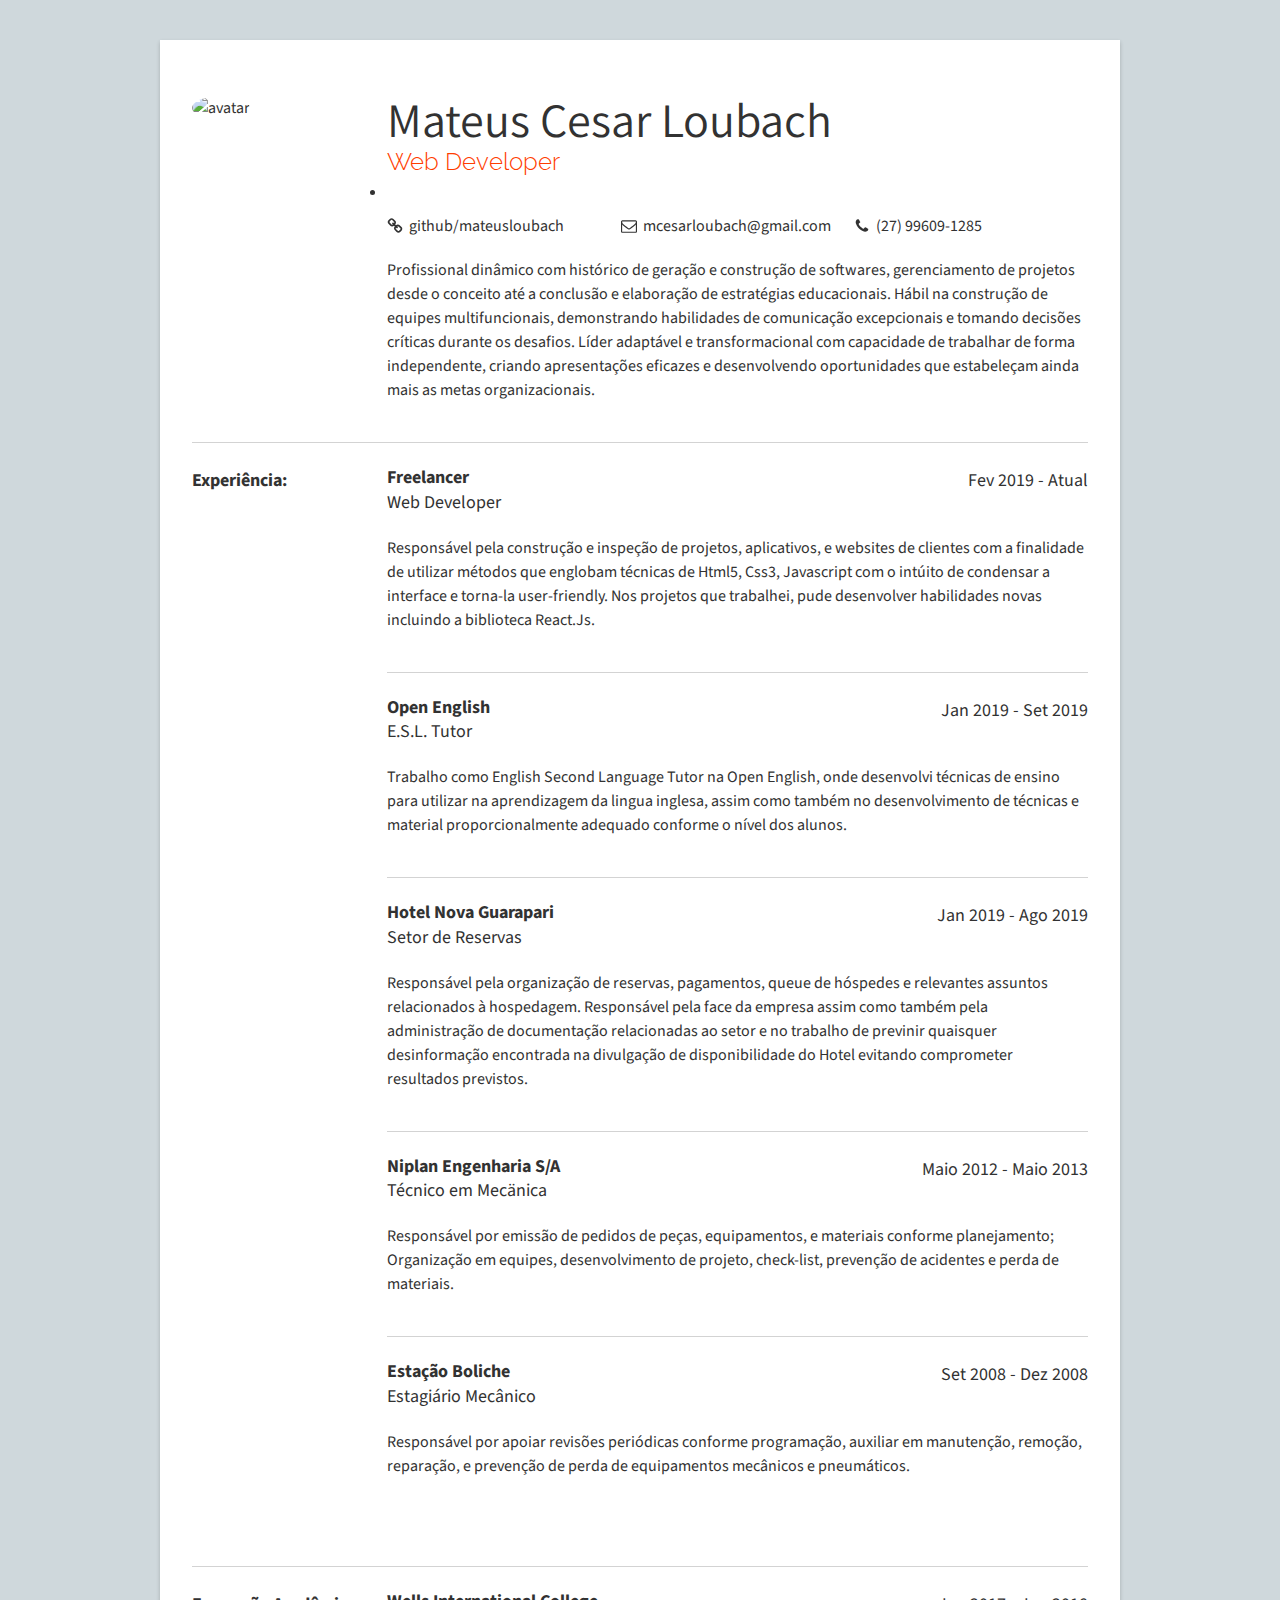
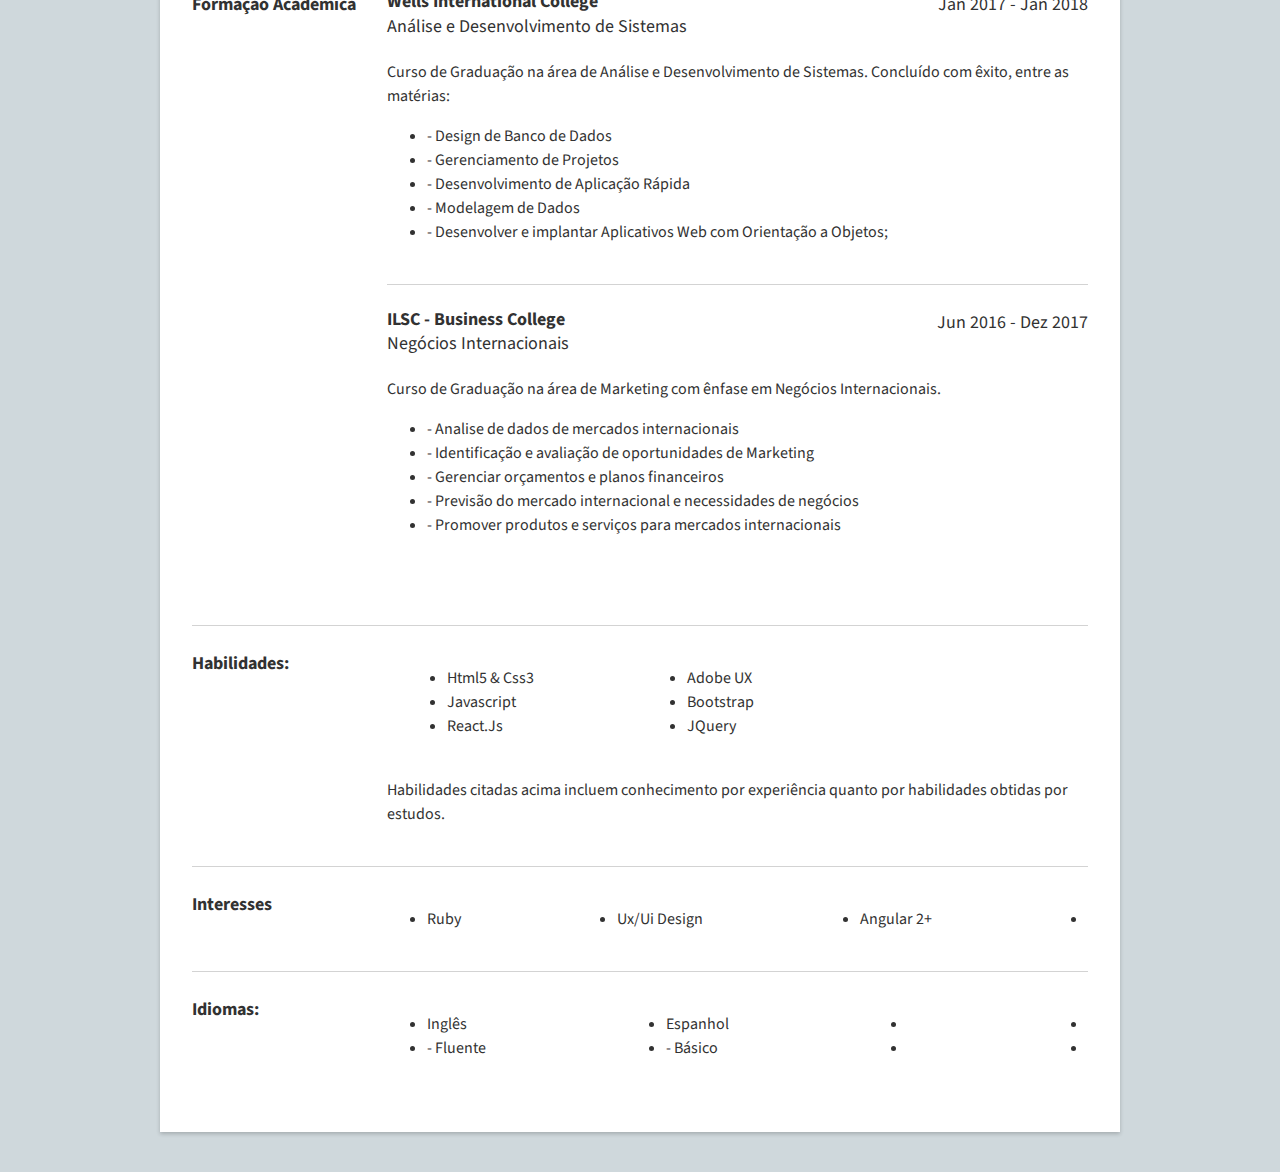
==== index.html @ bb3cdb79 "Update index.html" ====
<!DOCTYPE html>
<html lang="en">
<head>
  <meta charset="UTF-8">
  <title>CV - Mateus Loubach</title>
  <link href="https://fonts.googleapis.com/css?family=Assistant|Raleway&display=swap" rel="stylesheet">
  <link href="https://fonts.googleapis.com/css?family=Source+Sans+Pro:300,400,600" rel="stylesheet">
  <link rel="stylesheet" href="https://cdnjs.cloudflare.com/ajax/libs/meyer-reset/2.0/reset.min.css">
  <link href="https://fonts.googleapis.com/css?family=Forum&display=swap" rel="stylesheet">
  <link rel="stylesheet" href="style.css">
</head>
<body>
  <div class="container">
    <section>
      <div>
        <div><img src="profile.jpg" alt="avatar" class="avatar"></div>
      </div>
      <div>
        <div class="my-name">Mateus Cesar Loubach</div>
        <div class="my-title">Web Developer</div>
        <li></li>
        <div class="links">
          <div class="link-item">
            <svg class="icon" viewBox="0 0 1792 1792" xmlns="http://www.w3.org/2000/svg"><path d="M1520 1216q0-40-28-68l-208-208q-28-28-68-28-42 0-72 32 3 3 19 18.5t21.5 21.5 15 19 13 25.5 3.5 27.5q0 40-28 68t-68 28q-15 0-27.5-3.5t-25.5-13-19-15-21.5-21.5-18.5-19q-33 31-33 73 0 40 28 68l206 207q27 27 68 27 40 0 68-26l147-146q28-28 28-67zm-703-705q0-40-28-68l-206-207q-28-28-68-28-39 0-68 27l-147 146q-28 28-28 67 0 40 28 68l208 208q27 27 68 27 42 0 72-31-3-3-19-18.5t-21.5-21.5-15-19-13-25.5-3.5-27.5q0-40 28-68t68-28q15 0 27.5 3.5t25.5 13 19 15 21.5 21.5 18.5 19q33-31 33-73zm895 705q0 120-85 203l-147 146q-83 83-203 83-121 0-204-85l-206-207q-83-83-83-203 0-123 88-209l-88-88q-86 88-208 88-120 0-204-84l-208-208q-84-84-84-204t85-203l147-146q83-83 203-83 121 0 204 85l206 207q83 83 83 203 0 123-88 209l88 88q86-88 208-88 120 0 204 84l208 208q84 84 84 204z"/></svg>
            <a href="https://github.com/mateusceasar">github/mateusloubach</a>
          </div>
          <div class="link-item">
            <svg class="icon" viewBox="0 0 1792 1792" xmlns="http://www.w3.org/2000/svg"><path d="M1664 1504v-768q-32 36-69 66-268 206-426 338-51 43-83 67t-86.5 48.5-102.5 24.5h-2q-48 0-102.5-24.5t-86.5-48.5-83-67q-158-132-426-338-37-30-69-66v768q0 13 9.5 22.5t22.5 9.5h1472q13 0 22.5-9.5t9.5-22.5zm0-1051v-24.5l-.5-13-3-12.5-5.5-9-9-7.5-14-2.5h-1472q-13 0-22.5 9.5t-9.5 22.5q0 168 147 284 193 152 401 317 6 5 35 29.5t46 37.5 44.5 31.5 50.5 27.5 43 9h2q20 0 43-9t50.5-27.5 44.5-31.5 46-37.5 35-29.5q208-165 401-317 54-43 100.5-115.5t46.5-131.5zm128-37v1088q0 66-47 113t-113 47h-1472q-66 0-113-47t-47-113v-1088q0-66 47-113t113-47h1472q66 0 113 47t47 113z"/></svg>
            <a href="mailto:mcesarloubach@gmail.com">mcesarloubach@gmail.com</a>
          </div>
          <div class="link-item">
            <svg  class="icon" viewBox="0 0 1792 1792" xmlns="http://www.w3.org/2000/svg"><path d="M1600 1240q0 27-10 70.5t-21 68.5q-21 50-122 106-94 51-186 51-27 0-53-3.5t-57.5-12.5-47-14.5-55.5-20.5-49-18q-98-35-175-83-127-79-264-216t-216-264q-48-77-83-175-3-9-18-49t-20.5-55.5-14.5-47-12.5-57.5-3.5-53q0-92 51-186 56-101 106-122 25-11 68.5-21t70.5-10q14 0 21 3 18 6 53 76 11 19 30 54t35 63.5 31 53.5q3 4 17.5 25t21.5 35.5 7 28.5q0 20-28.5 50t-62 55-62 53-28.5 46q0 9 5 22.5t8.5 20.5 14 24 11.5 19q76 137 174 235t235 174q2 1 19 11.5t24 14 20.5 8.5 22.5 5q18 0 46-28.5t53-62 55-62 50-28.5q14 0 28.5 7t35.5 21.5 25 17.5q25 15 53.5 31t63.5 35 54 30q70 35 76 53 3 7 3 21z"/></svg>
            <a href="tel:(27)9 9609-1285">(27) 99609-1285</a>
          </div>
        </div> <!-- end links -->
        <p>Profissional dinâmico com histórico de geração e construção de softwares, gerenciamento de projetos desde o conceito até a conclusão e elaboração de estratégias educacionais. Hábil na construção de equipes multifuncionais, demonstrando habilidades de comunicação excepcionais e tomando decisões críticas durante os desafios. Líder adaptável e transformacional com capacidade de trabalhar de forma independente, criando apresentações eficazes e desenvolvendo oportunidades que estabeleçam ainda mais as metas organizacionais.</p>
      </div>
    </section>

    <section>
      <div class="section-title">Experiência:</div>
      <div>
        <div class="job">
          <div class="job-title-container">
            <div>
              <div class="job-company">Freelancer</div>
              <div class="job-title">Web Developer</div>
            </div>
            <div>
              Fev 2019 - Atual
            </div>
          </div> <!-- end job-title container -->
          <p>Responsável pela construção e inspeção de projetos, aplicativos, e websites de clientes com a finalidade de utilizar métodos que englobam técnicas de Html5, Css3, Javascript com o intúito de condensar a interface e torna-la user-friendly. Nos projetos que trabalhei, pude desenvolver habilidades novas incluindo a biblioteca React.Js.</p>
        </div> <!-- end job -->

        <div class="job">
          <div class="job-title-container">
            <div>
              <div class="job-company">Open English</div>
              <div class="job-title">E.S.L. Tutor</div>
            </div>
            <div>
              Jan 2019 - Set 2019
            </div>
          </div> <!-- end job-title container -->
          <p>Trabalho como English Second Language Tutor na Open English, onde desenvolvi técnicas de ensino para utilizar na aprendizagem da lingua inglesa, assim como também no desenvolvimento de técnicas e material proporcionalmente adequado conforme o nível dos alunos.</p>
        </div> <!-- end job -->

        <div class="job">
          <div class="job-title-container">
            <div>
              <div class="job-company">Hotel Nova Guarapari</div>
              <div class="job-title">Setor de Reservas</div>
            </div>
            <div>
              Jan 2019 - Ago 2019
            </div>
          </div> <!-- end job-title container -->
          <p>Responsável pela organização de reservas, pagamentos, queue de hóspedes e relevantes assuntos relacionados à hospedagem. Responsável pela face da empresa assim como também pela administração de documentação relacionadas ao setor e no trabalho de previnir quaisquer desinformação encontrada na divulgação de disponibilidade do Hotel evitando comprometer resultados previstos.</p>
        </div> <!-- end job -->
       
        <div class="job">
          <div class="job-title-container">
            <div>
              <div class="job-company">Niplan Engenharia S/A</div>
              <div class="job-title">Técnico em Mecänica</div>
            </div>
            <div>
              Maio 2012 - Maio 2013
            </div>
          </div> <!-- end job-title container -->
          <p> Responsável por emissão de pedidos de peças, equipamentos, e materiais conforme planejamento; Organização em equipes, desenvolvimento de projeto, check-list, prevenção de acidentes e perda de materiais.</p>
        </div> <!-- end job -->
      
        <div class="job">
          <div class="job-title-container">
            <div>
              <div class="job-company">Estação Boliche</div>
              <div class="job-title">Estagiário Mecânico</div>
            </div>
            <div>
              Set 2008 - Dez 2008
            </div>
          </div> <!-- end job-title container -->
          <p>Responsável por apoiar revisões periódicas conforme programação, auxiliar em manutenção, remoção, reparação, e prevenção de perda de equipamentos mecânicos e pneumáticos.</p>
        </div> <!-- end job -->
        </div>
    </section>

    <section>
      <div class="section-title">Formação Acadêmica</div>
      <div>
        <div class="job">
          <div class="job-title-container">
            <div>
              <div class="job-company">Wells International College</div>
              <div class="job-title">Análise e Desenvolvimento de Sistemas</div>
            </div>
            <div>
              Jan 2017 - Jan 2018
            </div>
          </div> <!-- end job-title container -->
          <p>Curso de Graduação na área de Análise e Desenvolvimento de Sistemas. Concluído com êxito, entre as matérias:</p>
          <ul>
                <li>- Design de Banco de Dados</li>
                <li>- Gerenciamento de Projetos</li>
                <li>- Desenvolvimento de Aplicação Rápida</li>
                <li>- Modelagem de Dados</li>
                <li>- Desenvolver e implantar Aplicativos Web com Orientação a Objetos; </li>
                </ul>
        </div> <!-- end job -->
        
        <div class="job">
          <div class="job-title-container">
            <div>
              <div class="job-company">ILSC - Business College</div>
              <div class="job-title">Negócios Internacionais</div>
            </div>
            <div>
              Jun 2016 - Dez 2017
            </div>
          </div> <!-- end job-title container -->
          <p>Curso de Graduação na área de Marketing com ênfase em Negócios Internacionais.</p>
          <ul>
                <li>- Analise de dados de mercados internacionais</li>
                <li>- Identificação e avaliação de oportunidades de Marketing</li>
                <li>- Gerenciar orçamentos e planos financeiros</li>
                <li>- Previsão do mercado internacional e necessidades de negócios</li>
                <li>- Promover produtos e serviços para mercados internacionais</li>
                </ul>
        </div> <!-- end job -->
      </div>
    </section>

    <section>
      <div class="section-title">Habilidades:</div>
      <div>
        <div class="skills-container">
          <ul>
            <li> Html5 & Css3</li>
            <li> Javascript</li>
            <li> React.Js</li>
          </ul>

          <ul>
            <li> Adobe UX</li>
            <li> Bootstrap</li>
            <li> JQuery</li>
          </ul>
        </div> <!-- end skills-container -->

        <p>Habilidades citadas acima incluem conhecimento por experiência quanto por habilidades obtidas por estudos.</p>
      </div>
    </section>

    <section>
      <div class="section-title">Interesses</div>
      <div class="interests-container">
        <ul>
          <li>Ruby</li>
        </ul>
        <ul>
          <li>Ux/Ui Design</li>
        </ul>
        <ul>
          <li>Angular 2+</li>
        </ul>
        <ul>
          <li></li>
        </ul>
      </div>
    </section>
    <section>
      <div class="section-title">Idiomas:</div>
      <div class="interests-container">
        <ul>
          <li>Inglês</li>
          <li>- Fluente</li>
        </ul>
        <ul>
          <li>Espanhol</li>
          <li>- Básico</li>
        </ul>
        <ul>
          <li></li>
          <li></li>
        </ul><ul>
          <li></li>
          <li></li>
        </ul>
      </div>
    </section>

   </div>
</body>
</html>
---- style.css ----
html {
  box-sizing: border-box;
}
*, *:before, *:after {
  box-sizing: inherit;
}

body {
  font-family: 'Source Sans Pro', sans-serif;
  line-height: 1.5;
  background: #CFD8DC;
  color: #323232;
}

img {
  max-width: 100%;
  border-radius: 50%;
}

.icon {
  fill: currentColor;
  display: inline-block;
  font-size: inherit;
  height: 1em;
  overflow: visible;
}

a {
  color: #323232;
  text-decoration: none;
}

a:hover {
  text-decoration: underline;
}

.container {
  max-width: 960px;
  margin: 40px auto;
  padding: 32px;
  background: white;
  box-shadow: 0 2px 4px rgba(0, 0, 0, 0.2);
}

section {
  display: grid;
  grid-template-columns: 1fr 4fr;
  grid-gap: 20px;
  padding: 24px 0;
  border-bottom: 1px solid lightgrey;
}

section:last-child {
  border-bottom: none;
}

.section-title {
  font-weight: bold;
  font-size: 18px;
}

/***********************************
* =Main Info
***********************************/

img.avatar {
  width: 130px;
}

.my-name {
  font-family: 'Assistant', sans-serif;
  font-size: 48px;
  line-height: 1;
}

.my-title {
  font-family: 'Raleway', sans-serif;
  font-size: 24px;
  font-weight: 300;
  color: #ff3d00;
}

.links {
  display: flex;
  margin: 10px 0 20px 0;
}

.link-item {
  display: flex;
  align-items: center;
  flex: 1;
}

.link-item svg {
  margin-right: 6px;
}

/***********************************
* =Experience
***********************************/

.job {
  padding-bottom: 24px;
  margin-bottom: 24px;
  border-bottom: 1px solid lightgrey;
}

.job:last-child {
  border-bottom: none;
}

.job-title-container {
  display: flex;
  justify-content: space-between;
  margin-bottom: 20px;
  font-size: 18px;
}

.job-company {
  font-weight: bold;
  line-height: 1.2;
}

/***********************************
* =Skills
***********************************/

.skills-container {
  display: grid;
  grid-template-columns: 1fr 1fr 1fr;
  grid-gap: 20px;
  margin-bottom: 24px;
}

.skills-container ul {
  margin-left: 20px;
  list-style-type: disc;
}

/***********************************
* =Interests
***********************************/

.interests-container {
  display: flex;
  justify-content: space-between;
}

.interests-container img {
  height: 35px;
  opacity: 0.75;
}

/***********************************
* =References
***********************************/

.reference {
  font-size: 18px;
}

.reference-details {
  margin-bottom: 20px;
}

@media only screen and (max-width : 768px) {
  section {
    grid-template-columns: 1fr;
  }

  .links, .job-title-container {
    flex-direction: column;
  }

  .skills-container {
    grid-template-columns: 1fr 1fr;
  }

  .interests-container {
    flex-wrap: wrap;
    justify-content: flex-start;
  }

  .interests-container img {
    margin-right: 32px;
    margin-bottom: 16px;
  }
}
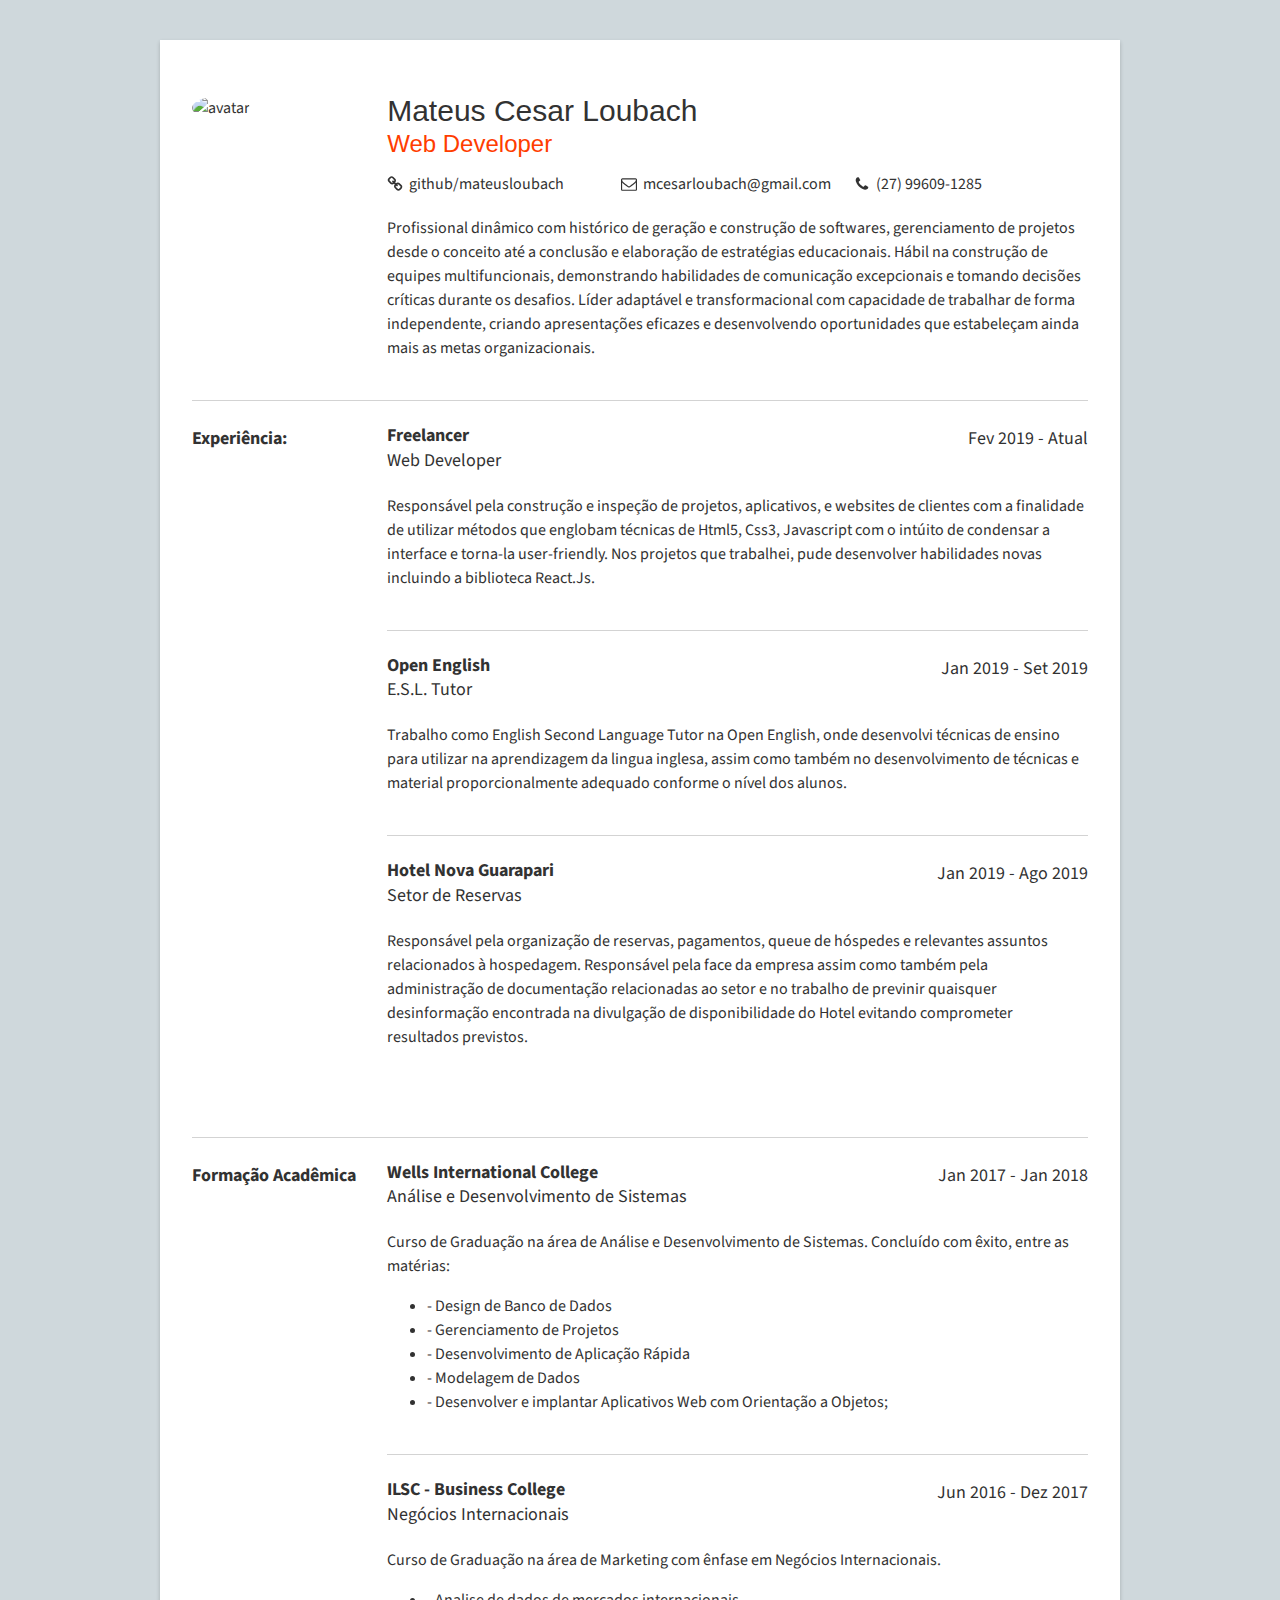
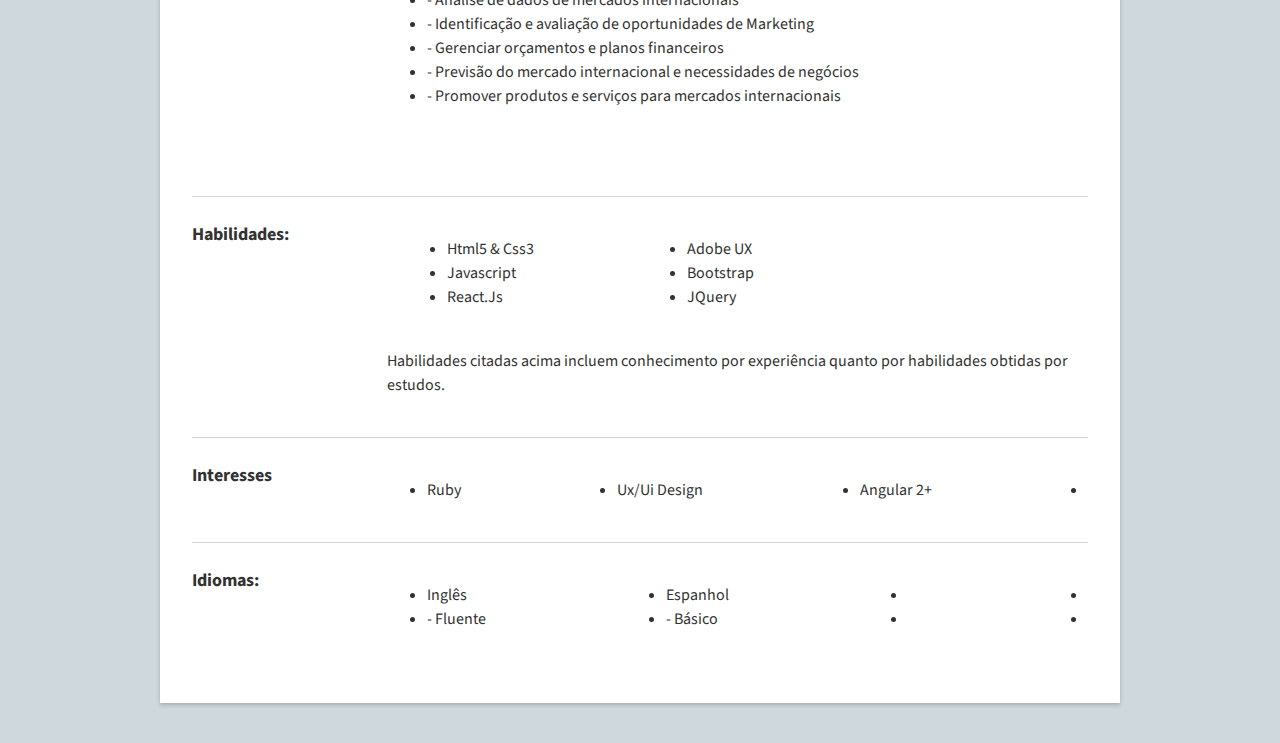
==== commit ff57bbfd: "Update index.html" ====
--- a/index.html
+++ b/index.html
@@ -3,7 +3,7 @@
 <head>
   <meta charset="UTF-8">
   <title>CV - Mateus Loubach</title>
-  <link href="https://fonts.googleapis.com/css?family=Assistant|Raleway&display=swap" rel="stylesheet">
+  <link href="https://fonts.googleapis.com/css2?family=Philosopher&display=swap" rel="stylesheet"> 
   <link href="https://fonts.googleapis.com/css?family=Source+Sans+Pro:300,400,600" rel="stylesheet">
   <link rel="stylesheet" href="https://cdnjs.cloudflare.com/ajax/libs/meyer-reset/2.0/reset.min.css">
   <link href="https://fonts.googleapis.com/css?family=Forum&display=swap" rel="stylesheet">
@@ -18,7 +18,6 @@
       <div>
         <div class="my-name">Mateus Cesar Loubach</div>
         <div class="my-title">Web Developer</div>
-        <li></li>
         <div class="links">
           <div class="link-item">
             <svg class="icon" viewBox="0 0 1792 1792" xmlns="http://www.w3.org/2000/svg"><path d="M1520 1216q0-40-28-68l-208-208q-28-28-68-28-42 0-72 32 3 3 19 18.5t21.5 21.5 15 19 13 25.5 3.5 27.5q0 40-28 68t-68 28q-15 0-27.5-3.5t-25.5-13-19-15-21.5-21.5-18.5-19q-33 31-33 73 0 40 28 68l206 207q27 27 68 27 40 0 68-26l147-146q28-28 28-67zm-703-705q0-40-28-68l-206-207q-28-28-68-28-39 0-68 27l-147 146q-28 28-28 67 0 40 28 68l208 208q27 27 68 27 42 0 72-31-3-3-19-18.5t-21.5-21.5-15-19-13-25.5-3.5-27.5q0-40 28-68t68-28q15 0 27.5 3.5t25.5 13 19 15 21.5 21.5 18.5 19q33-31 33-73zm895 705q0 120-85 203l-147 146q-83 83-203 83-121 0-204-85l-206-207q-83-83-83-203 0-123 88-209l-88-88q-86 88-208 88-120 0-204-84l-208-208q-84-84-84-204t85-203l147-146q83-83 203-83 121 0 204 85l206 207q83 83 83 203 0 123-88 209l88 88q86-88 208-88 120 0 204 84l208 208q84 84 84 204z"/></svg>
@@ -77,32 +76,6 @@
             </div>
           </div> <!-- end job-title container -->
           <p>Responsável pela organização de reservas, pagamentos, queue de hóspedes e relevantes assuntos relacionados à hospedagem. Responsável pela face da empresa assim como também pela administração de documentação relacionadas ao setor e no trabalho de previnir quaisquer desinformação encontrada na divulgação de disponibilidade do Hotel evitando comprometer resultados previstos.</p>
-        </div> <!-- end job -->
-       
-        <div class="job">
-          <div class="job-title-container">
-            <div>
-              <div class="job-company">Niplan Engenharia S/A</div>
-              <div class="job-title">Técnico em Mecänica</div>
-            </div>
-            <div>
-              Maio 2012 - Maio 2013
-            </div>
-          </div> <!-- end job-title container -->
-          <p> Responsável por emissão de pedidos de peças, equipamentos, e materiais conforme planejamento; Organização em equipes, desenvolvimento de projeto, check-list, prevenção de acidentes e perda de materiais.</p>
-        </div> <!-- end job -->
-      
-        <div class="job">
-          <div class="job-title-container">
-            <div>
-              <div class="job-company">Estação Boliche</div>
-              <div class="job-title">Estagiário Mecânico</div>
-            </div>
-            <div>
-              Set 2008 - Dez 2008
-            </div>
-          </div> <!-- end job-title container -->
-          <p>Responsável por apoiar revisões periódicas conforme programação, auxiliar em manutenção, remoção, reparação, e prevenção de perda de equipamentos mecânicos e pneumáticos.</p>
         </div> <!-- end job -->
         </div>
     </section>
--- a/style.css
+++ b/style.css
@@ -68,8 +68,8 @@
 }
 
 .my-name {
-  font-family: 'Assistant', sans-serif;
-  font-size: 48px;
+  font-family: 'Montserrat Subrayada', sans-serif;
+  font-size: 30px;
   line-height: 1;
 }
 
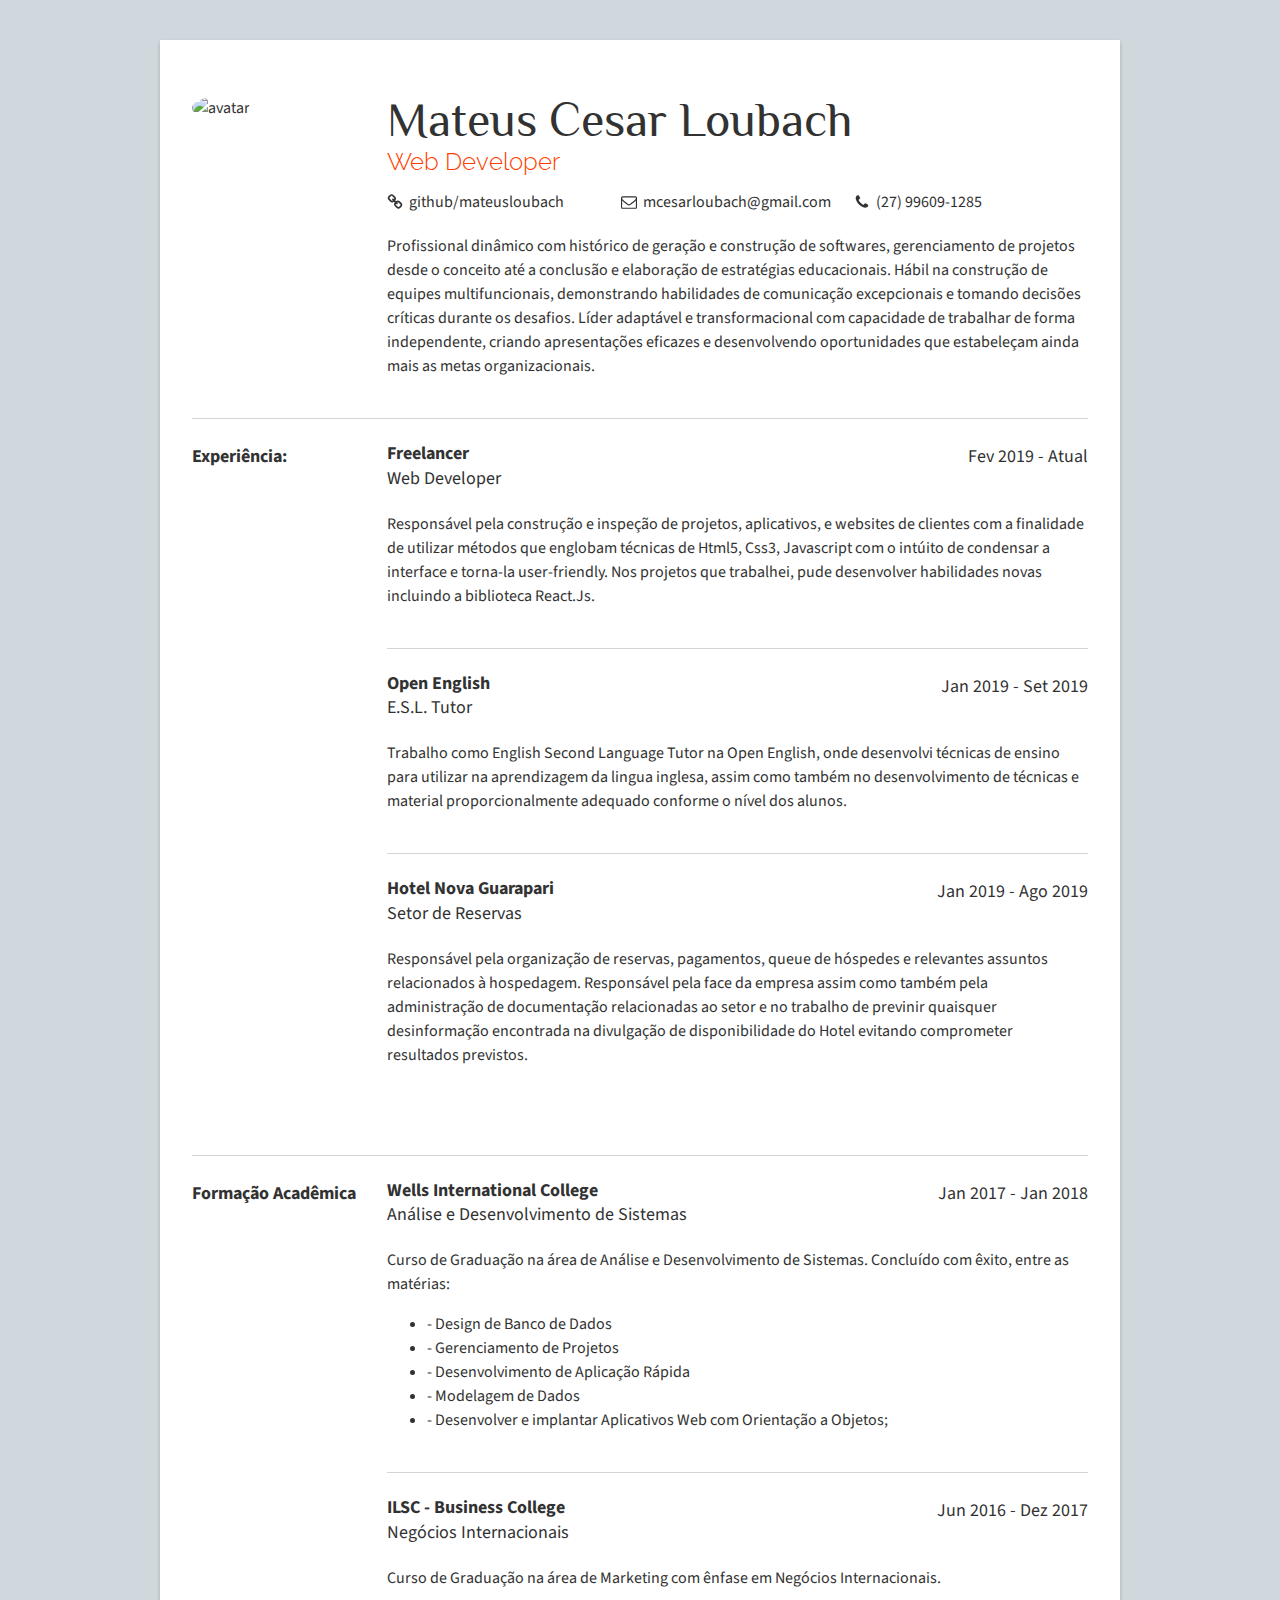
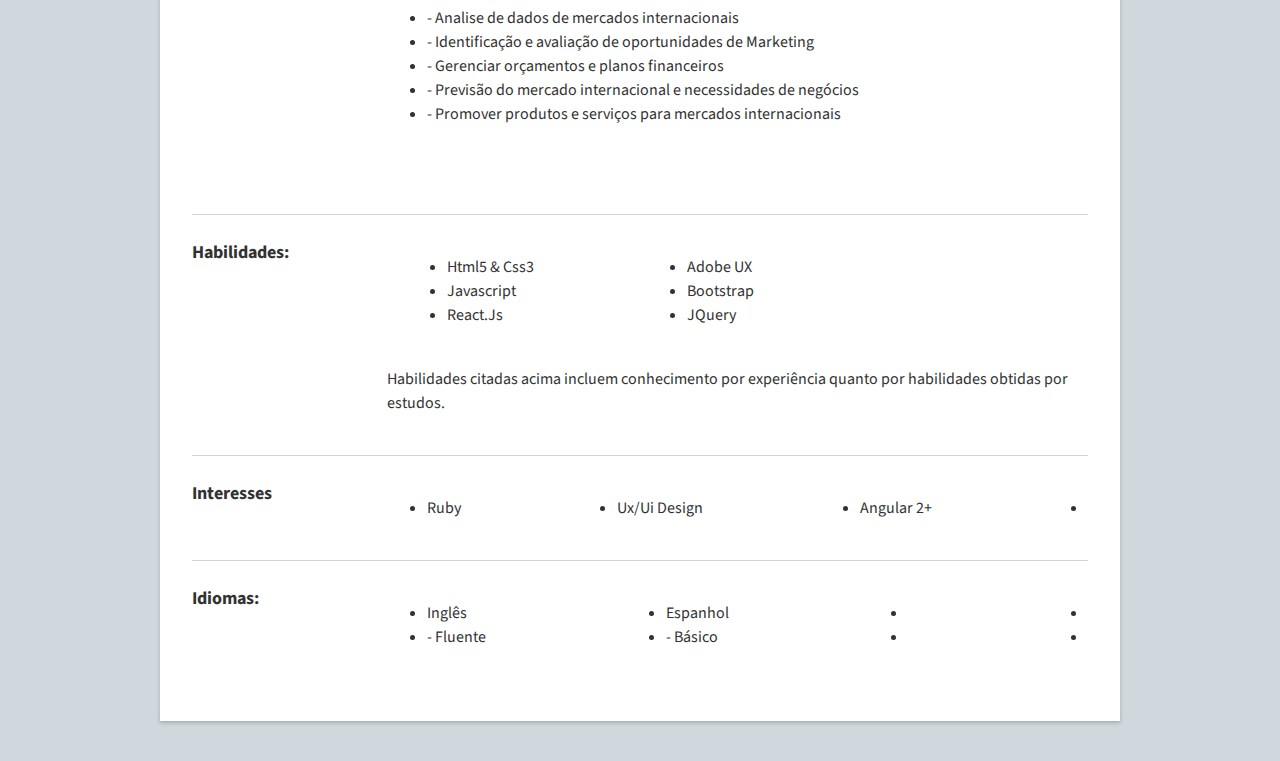
==== commit 2b0504ac: "Update index.html" ====
--- a/index.html
+++ b/index.html
@@ -5,6 +5,7 @@
   <title>CV - Mateus Loubach</title>
   <link href="https://fonts.googleapis.com/css2?family=Philosopher&display=swap" rel="stylesheet"> 
   <link href="https://fonts.googleapis.com/css?family=Source+Sans+Pro:300,400,600" rel="stylesheet">
+  <link href="https://fonts.googleapis.com/css2?family=Raleway:ital@1&display=swap" rel="stylesheet"> 
   <link rel="stylesheet" href="https://cdnjs.cloudflare.com/ajax/libs/meyer-reset/2.0/reset.min.css">
   <link href="https://fonts.googleapis.com/css?family=Forum&display=swap" rel="stylesheet">
   <link rel="stylesheet" href="style.css">
--- a/style.css
+++ b/style.css
@@ -68,8 +68,8 @@
 }
 
 .my-name {
-  font-family: 'Montserrat Subrayada', sans-serif;
-  font-size: 30px;
+  font-family: 'Philosopher', sans-serif;
+  font-size: 48px;
   line-height: 1;
 }
 
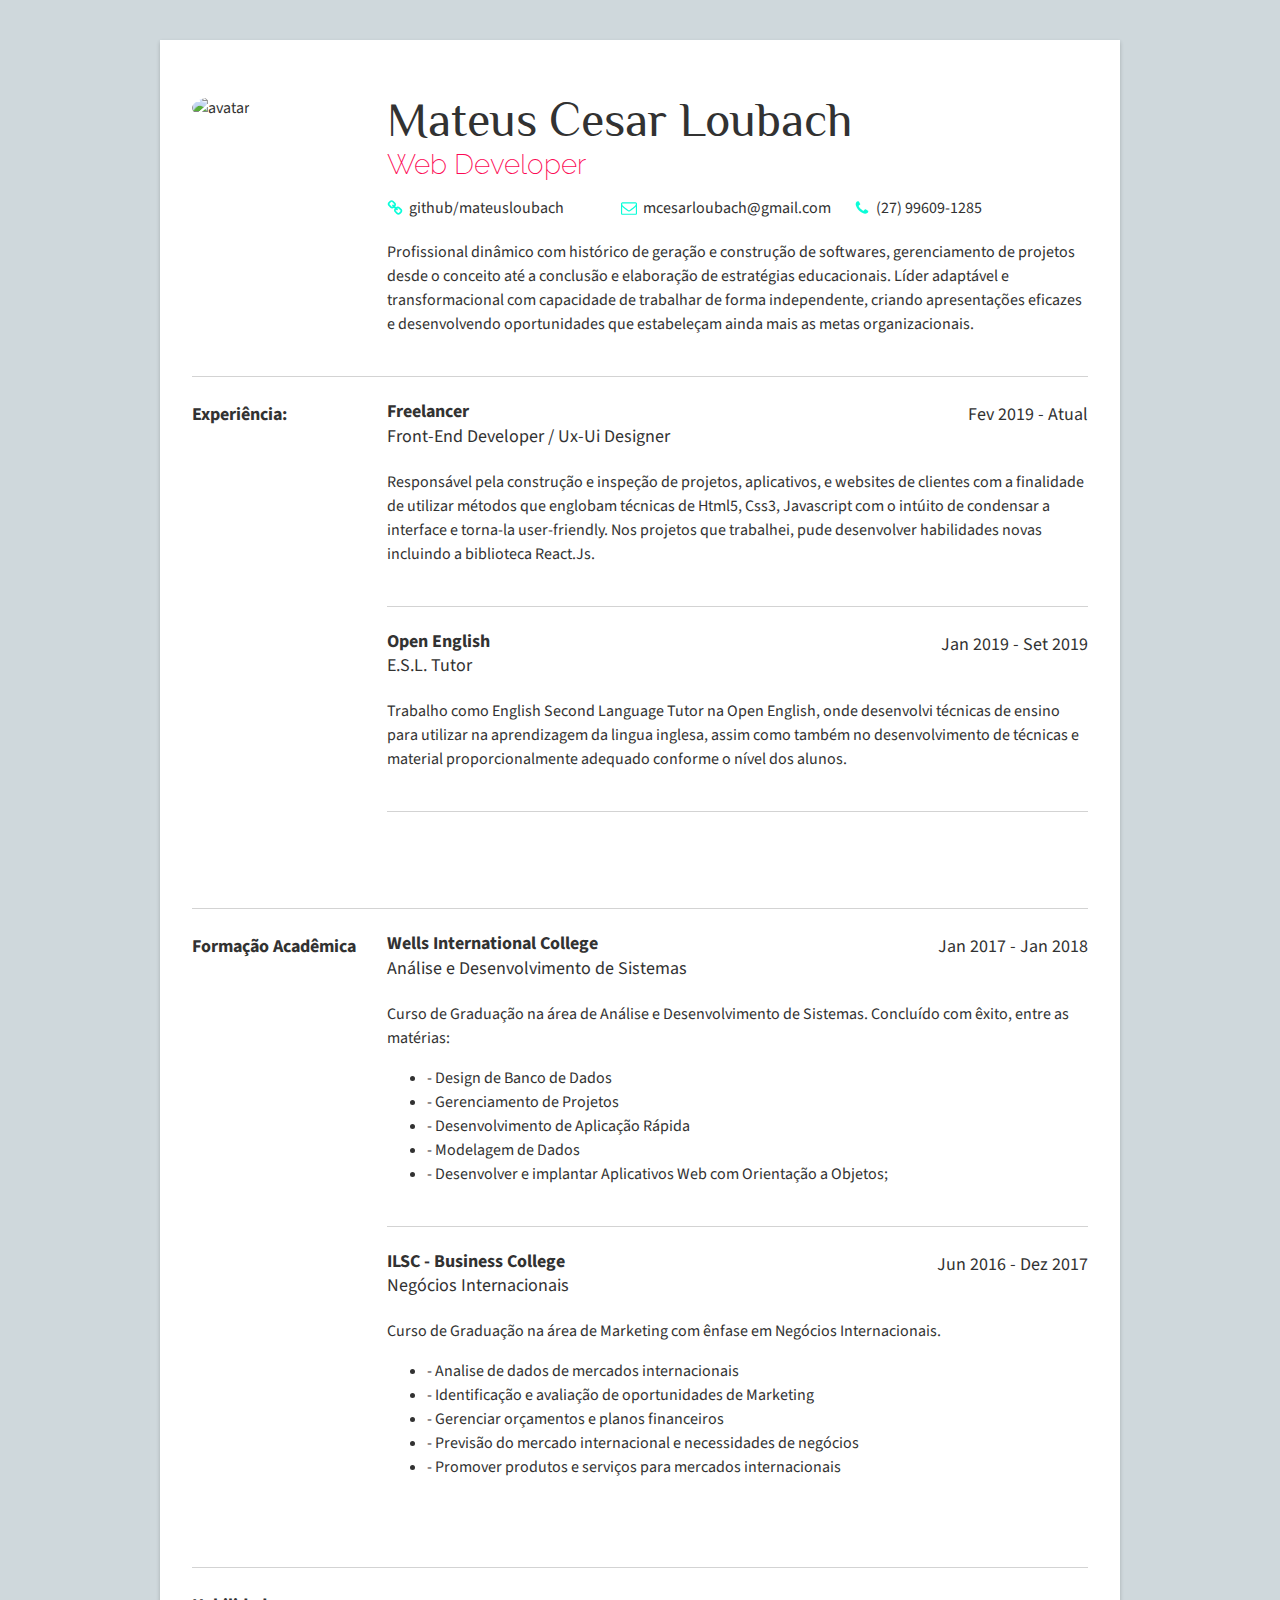
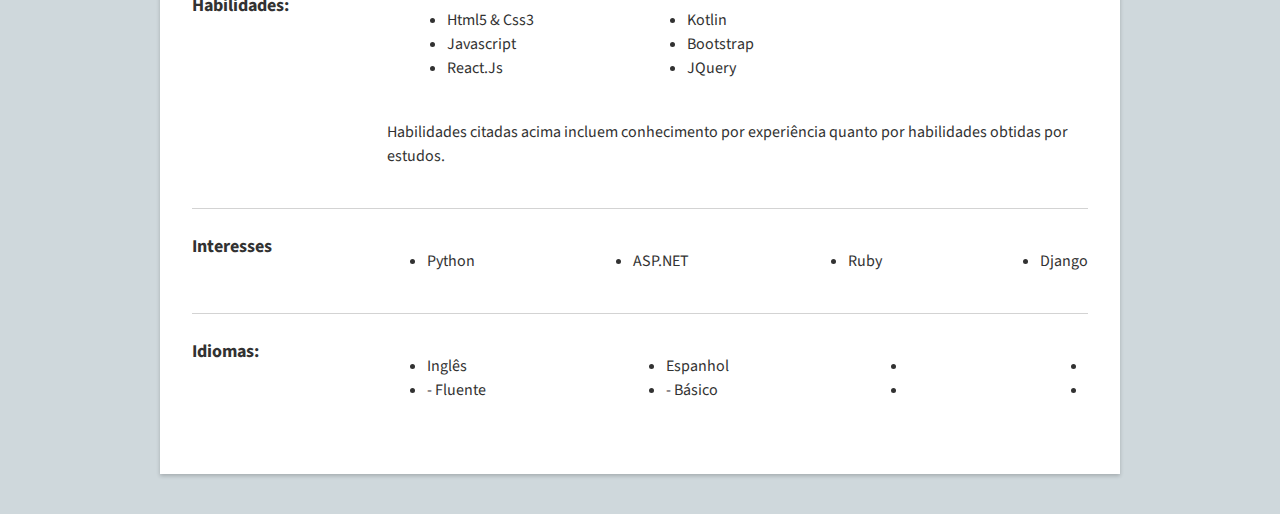
==== commit e6127d0f: "Update index.html" ====
--- a/index.html
+++ b/index.html
@@ -5,7 +5,7 @@
   <title>CV - Mateus Loubach</title>
   <link href="https://fonts.googleapis.com/css2?family=Philosopher&display=swap" rel="stylesheet"> 
   <link href="https://fonts.googleapis.com/css?family=Source+Sans+Pro:300,400,600" rel="stylesheet">
-  <link href="https://fonts.googleapis.com/css2?family=Raleway:ital@1&display=swap" rel="stylesheet"> 
+  <link href="https://fonts.googleapis.com/css2?family=Raleway:wght@1,200&display=swap" rel="stylesheet"> 
   <link rel="stylesheet" href="https://cdnjs.cloudflare.com/ajax/libs/meyer-reset/2.0/reset.min.css">
   <link href="https://fonts.googleapis.com/css?family=Forum&display=swap" rel="stylesheet">
   <link rel="stylesheet" href="style.css">
@@ -33,7 +33,7 @@
             <a href="tel:(27)9 9609-1285">(27) 99609-1285</a>
           </div>
         </div> <!-- end links -->
-        <p>Profissional dinâmico com histórico de geração e construção de softwares, gerenciamento de projetos desde o conceito até a conclusão e elaboração de estratégias educacionais. Hábil na construção de equipes multifuncionais, demonstrando habilidades de comunicação excepcionais e tomando decisões críticas durante os desafios. Líder adaptável e transformacional com capacidade de trabalhar de forma independente, criando apresentações eficazes e desenvolvendo oportunidades que estabeleçam ainda mais as metas organizacionais.</p>
+        <p>Profissional dinâmico com histórico de geração e construção de softwares, gerenciamento de projetos desde o conceito até a conclusão e elaboração de estratégias educacionais. Líder adaptável e transformacional com capacidade de trabalhar de forma independente, criando apresentações eficazes e desenvolvendo oportunidades que estabeleçam ainda mais as metas organizacionais.</p>
       </div>
     </section>
 
@@ -44,7 +44,7 @@
           <div class="job-title-container">
             <div>
               <div class="job-company">Freelancer</div>
-              <div class="job-title">Web Developer</div>
+              <div class="job-title">Front-End Developer / Ux-Ui Designer</div>
             </div>
             <div>
               Fev 2019 - Atual
@@ -67,7 +67,7 @@
         </div> <!-- end job -->
 
         <div class="job">
-          <div class="job-title-container">
+          <!--<div class="job-title-container">
             <div>
               <div class="job-company">Hotel Nova Guarapari</div>
               <div class="job-title">Setor de Reservas</div>
@@ -75,9 +75,9 @@
             <div>
               Jan 2019 - Ago 2019
             </div>
-          </div> <!-- end job-title container -->
-          <p>Responsável pela organização de reservas, pagamentos, queue de hóspedes e relevantes assuntos relacionados à hospedagem. Responsável pela face da empresa assim como também pela administração de documentação relacionadas ao setor e no trabalho de previnir quaisquer desinformação encontrada na divulgação de disponibilidade do Hotel evitando comprometer resultados previstos.</p>
-        </div> <!-- end job -->
+          </div> --> <!-- end job-title container -->
+          <!-- <p>Responsável pela organização de reservas, pagamentos, queue de hóspedes e relevantes assuntos relacionados à hospedagem. Responsável pela face da empresa assim como também pela administração de documentação relacionadas ao setor e no trabalho de previnir quaisquer desinformação encontrada na divulgação de disponibilidade do Hotel evitando comprometer resultados previstos.</p>
+        </div> --> <!-- end job -->
         </div>
     </section>
 
@@ -137,7 +137,7 @@
           </ul>
 
           <ul>
-            <li> Adobe UX</li>
+            <li> Kotlin</li>
             <li> Bootstrap</li>
             <li> JQuery</li>
           </ul>
@@ -151,16 +151,16 @@
       <div class="section-title">Interesses</div>
       <div class="interests-container">
         <ul>
+          <li>Python</li>
+        </ul>
+        <ul>
+          <li>ASP.NET</li>
+        </ul>
+        <ul>
           <li>Ruby</li>
         </ul>
         <ul>
-          <li>Ux/Ui Design</li>
-        </ul>
-        <ul>
-          <li>Angular 2+</li>
-        </ul>
-        <ul>
-          <li></li>
+          <li>Django</li>
         </ul>
       </div>
     </section>
--- a/style.css
+++ b/style.css
@@ -75,9 +75,9 @@
 
 .my-title {
   font-family: 'Raleway', sans-serif;
-  font-size: 24px;
-  font-weight: 300;
-  color: #ff3d00;
+  font-size: 28px;
+  font-weight: 200;
+  color: #fc0854;
 }
 
 .links {
@@ -89,6 +89,7 @@
   display: flex;
   align-items: center;
   flex: 1;
+  color: #09fdd8;
 }
 
 .link-item svg {
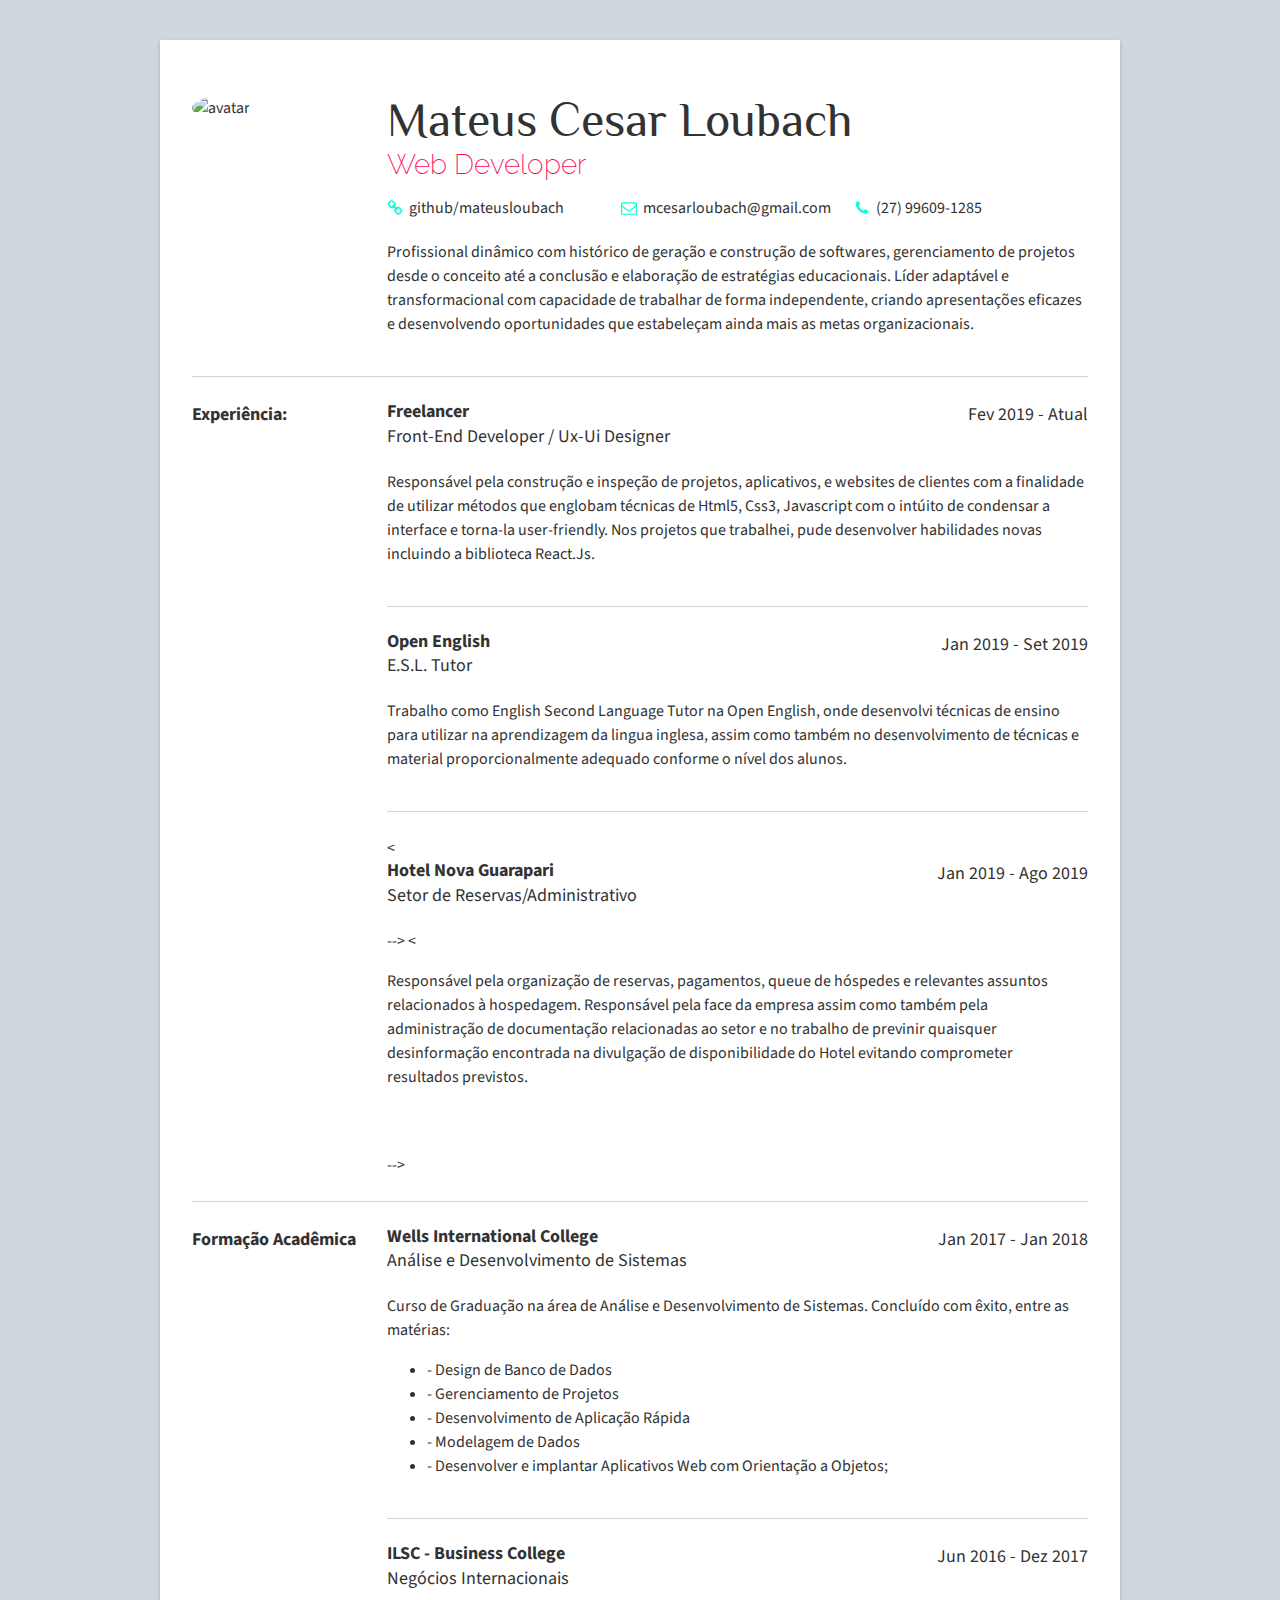
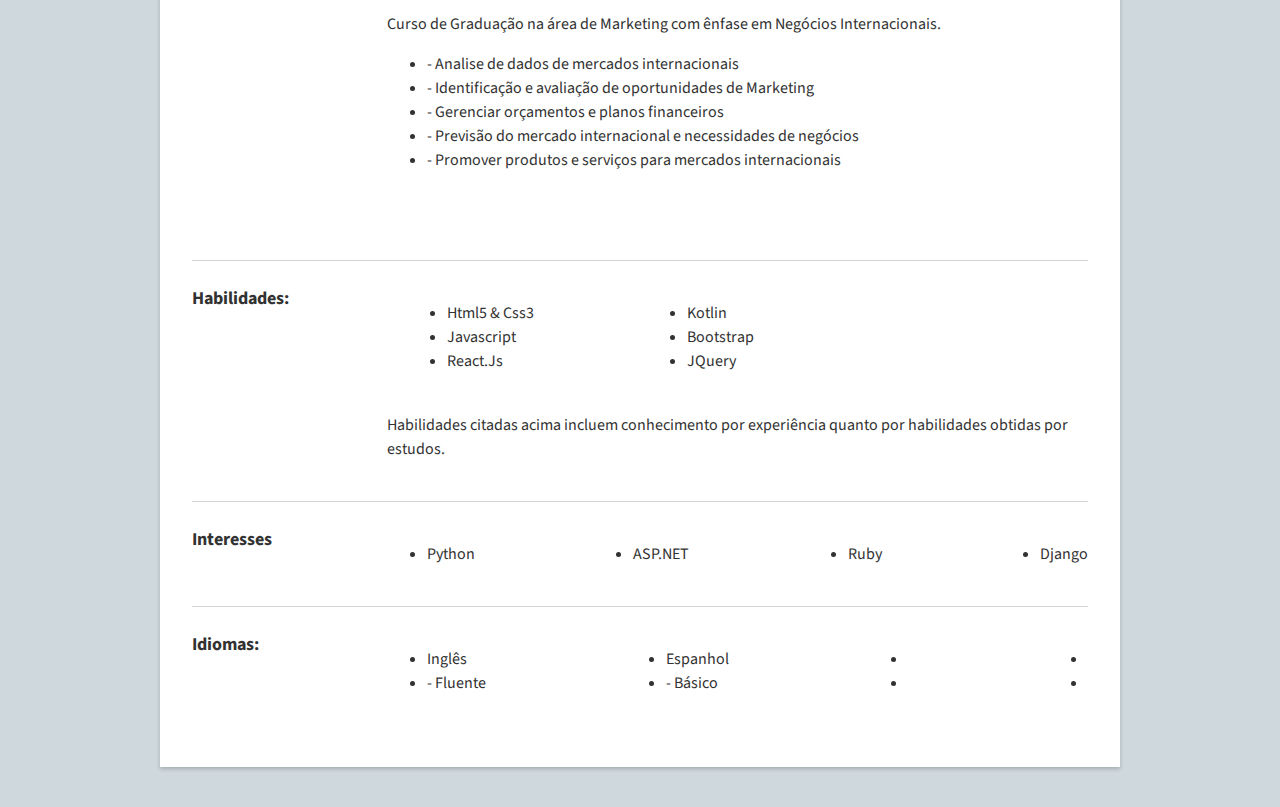
==== commit 3666c45e: "Update index.html" ====
--- a/index.html
+++ b/index.html
@@ -5,7 +5,7 @@
   <title>CV - Mateus Loubach</title>
   <link href="https://fonts.googleapis.com/css2?family=Philosopher&display=swap" rel="stylesheet"> 
   <link href="https://fonts.googleapis.com/css?family=Source+Sans+Pro:300,400,600" rel="stylesheet">
-  <link href="https://fonts.googleapis.com/css2?family=Raleway:wght@1,200&display=swap" rel="stylesheet"> 
+  <link href="https://fonts.googleapis.com/css2?family=Raleway:wght@200&display=swap" rel="stylesheet"> 
   <link rel="stylesheet" href="https://cdnjs.cloudflare.com/ajax/libs/meyer-reset/2.0/reset.min.css">
   <link href="https://fonts.googleapis.com/css?family=Forum&display=swap" rel="stylesheet">
   <link rel="stylesheet" href="style.css">
@@ -67,16 +67,16 @@
         </div> <!-- end job -->
 
         <div class="job">
-          <!--<div class="job-title-container">
+          <<div class="job-title-container">
             <div>
               <div class="job-company">Hotel Nova Guarapari</div>
-              <div class="job-title">Setor de Reservas</div>
+              <div class="job-title">Setor de Reservas/Administrativo</div>
             </div>
             <div>
               Jan 2019 - Ago 2019
             </div>
           </div> --> <!-- end job-title container -->
-          <!-- <p>Responsável pela organização de reservas, pagamentos, queue de hóspedes e relevantes assuntos relacionados à hospedagem. Responsável pela face da empresa assim como também pela administração de documentação relacionadas ao setor e no trabalho de previnir quaisquer desinformação encontrada na divulgação de disponibilidade do Hotel evitando comprometer resultados previstos.</p>
+          < <p>Responsável pela organização de reservas, pagamentos, queue de hóspedes e relevantes assuntos relacionados à hospedagem. Responsável pela face da empresa assim como também pela administração de documentação relacionadas ao setor e no trabalho de previnir quaisquer desinformação encontrada na divulgação de disponibilidade do Hotel evitando comprometer resultados previstos.</p>
         </div> --> <!-- end job -->
         </div>
     </section>
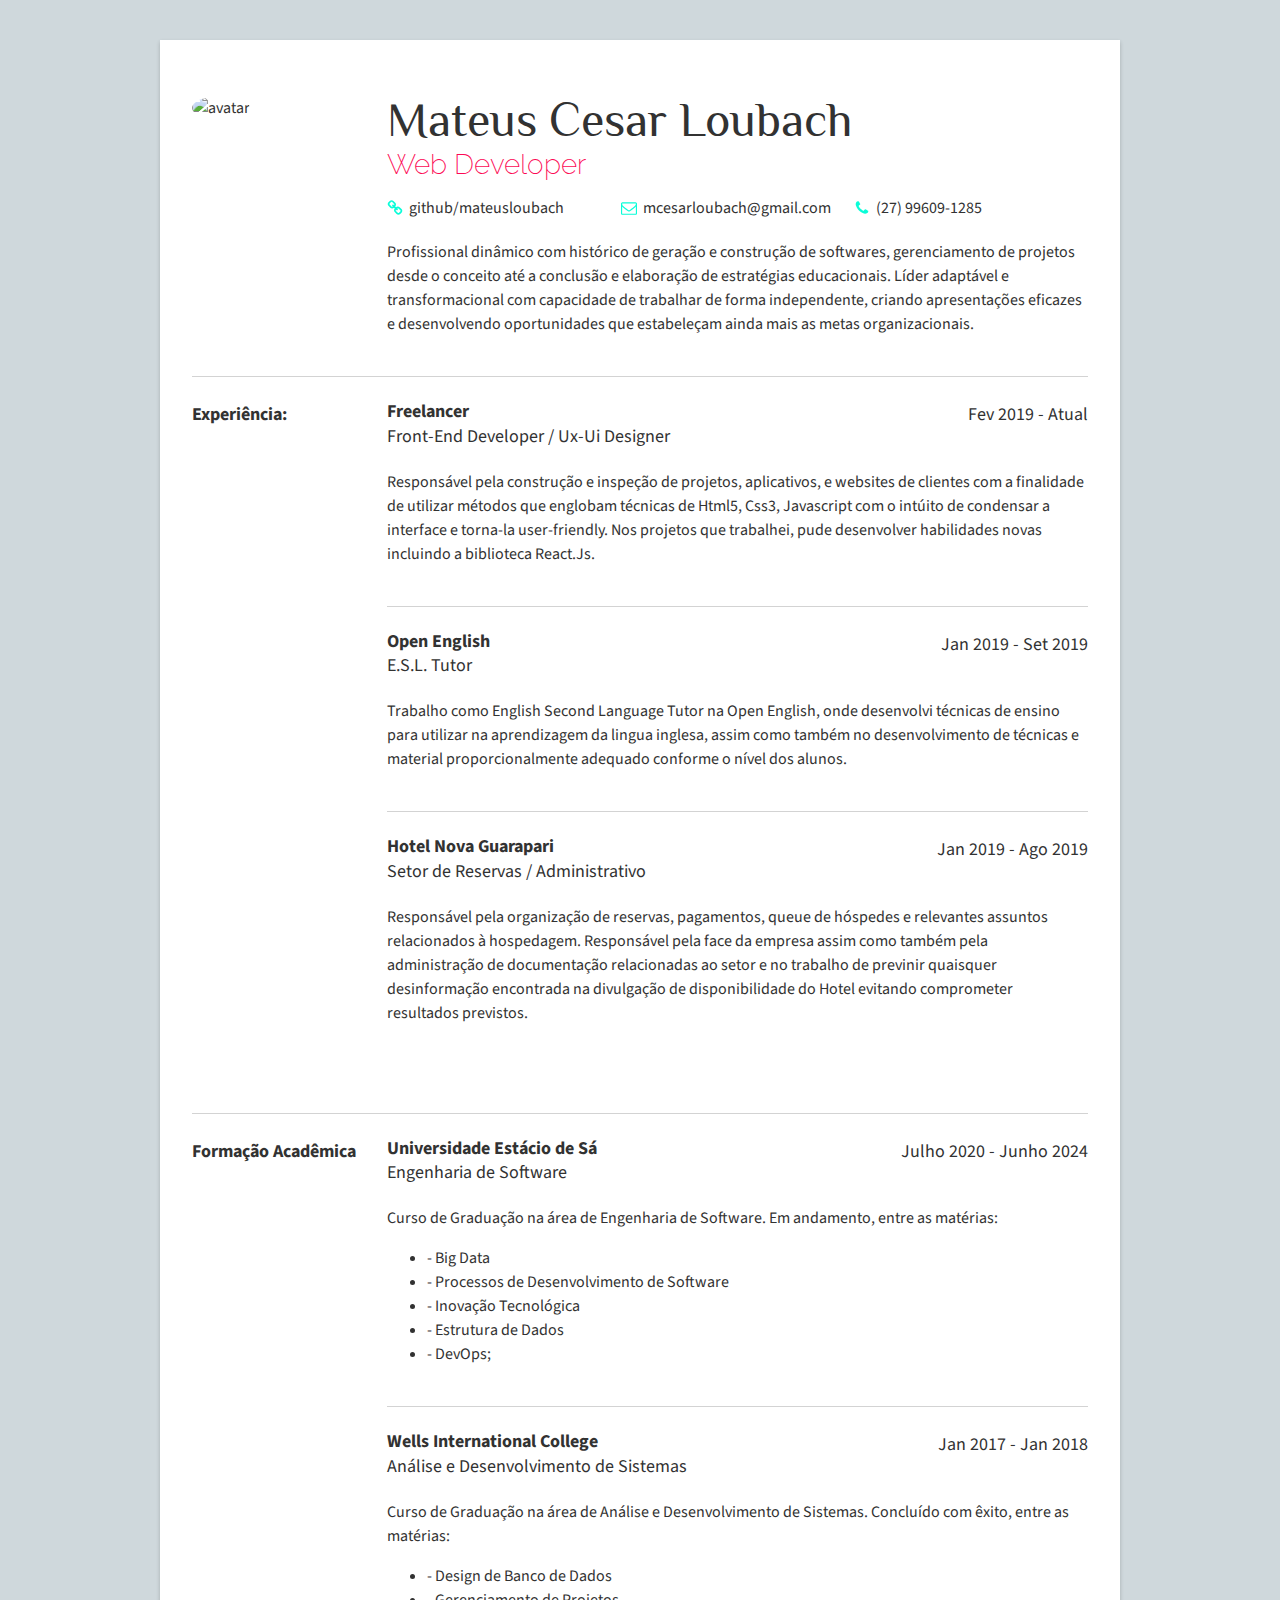
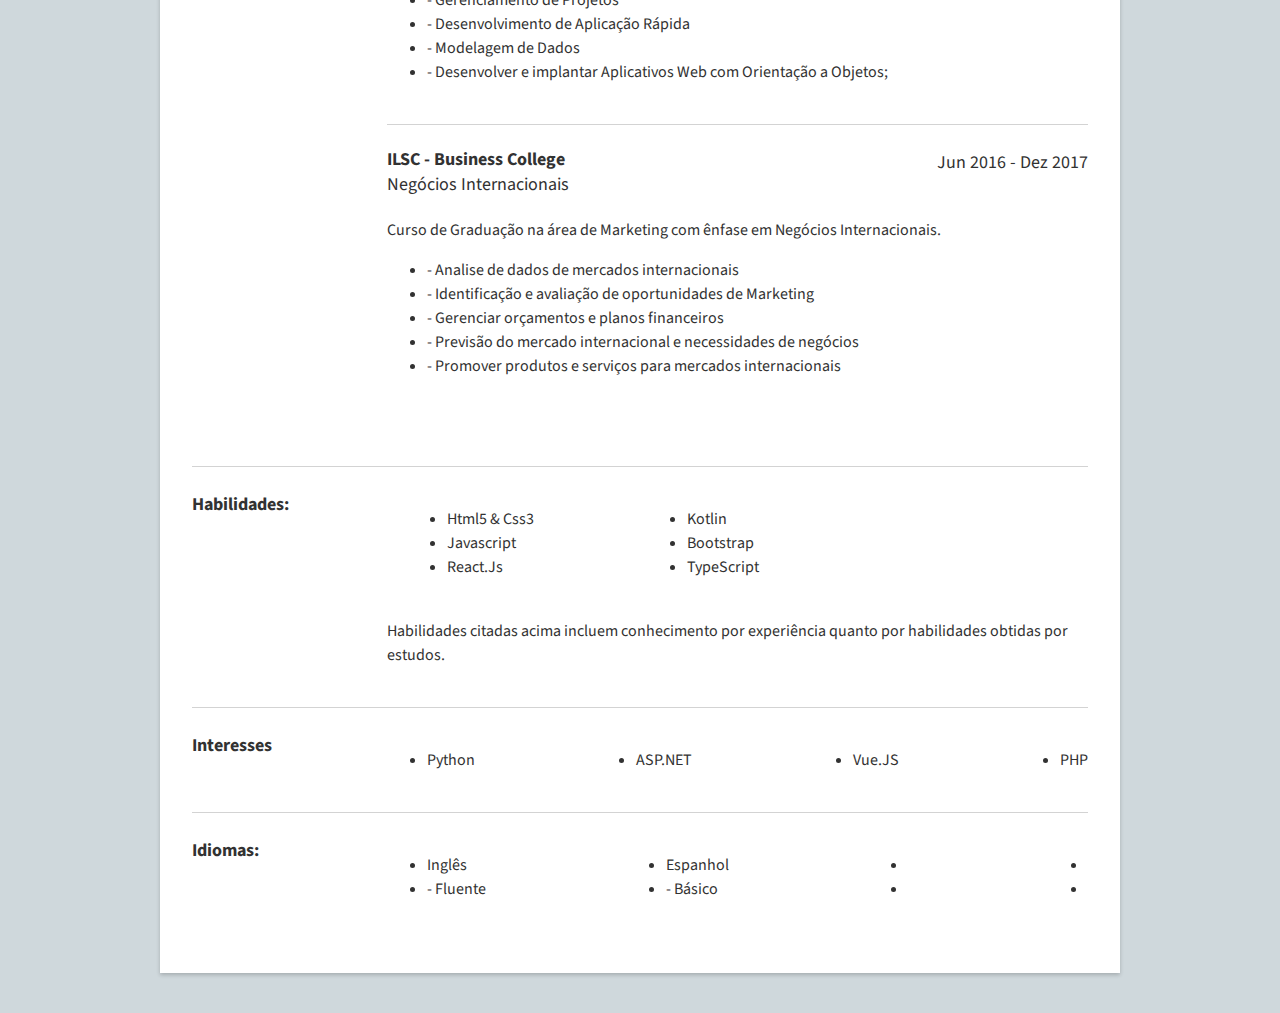
==== commit 8bf63e2a: "Update index.html" ====
--- a/index.html
+++ b/index.html
@@ -67,23 +67,42 @@
         </div> <!-- end job -->
 
         <div class="job">
-          <<div class="job-title-container">
+          <div class="job-title-container">
             <div>
               <div class="job-company">Hotel Nova Guarapari</div>
-              <div class="job-title">Setor de Reservas/Administrativo</div>
+              <div class="job-title">Setor de Reservas / Administrativo</div>
             </div>
             <div>
               Jan 2019 - Ago 2019
             </div>
-          </div> --> <!-- end job-title container -->
-          < <p>Responsável pela organização de reservas, pagamentos, queue de hóspedes e relevantes assuntos relacionados à hospedagem. Responsável pela face da empresa assim como também pela administração de documentação relacionadas ao setor e no trabalho de previnir quaisquer desinformação encontrada na divulgação de disponibilidade do Hotel evitando comprometer resultados previstos.</p>
-        </div> --> <!-- end job -->
+          </div>  <!-- end job-title container -->
+           <p>Responsável pela organização de reservas, pagamentos, queue de hóspedes e relevantes assuntos relacionados à hospedagem. Responsável pela face da empresa assim como também pela administração de documentação relacionadas ao setor e no trabalho de previnir quaisquer desinformação encontrada na divulgação de disponibilidade do Hotel evitando comprometer resultados previstos.</p>
+        </div> <!-- end job -->
         </div>
     </section>
 
     <section>
       <div class="section-title">Formação Acadêmica</div>
       <div>
+         <div class="job">
+         <div class="job-title-container">
+            <div>
+              <div class="job-company">Universidade Estácio de Sá</div>
+              <div class="job-title">Engenharia de Software</div>
+            </div>
+            <div>
+              Julho 2020 - Junho 2024
+            </div>
+          </div> <!-- end job-title container -->
+          <p>Curso de Graduação na área de Engenharia de Software. Em andamento, entre as matérias:</p>
+          <ul>
+                <li>- Big Data</li>
+                <li>- Processos de Desenvolvimento de Software</li>
+                <li>- Inovação Tecnológica</li>
+                <li>- Estrutura de Dados</li>
+                <li>- DevOps; </li>
+                </ul>
+        </div> <!-- end job -->
         <div class="job">
           <div class="job-title-container">
             <div>
@@ -139,7 +158,7 @@
           <ul>
             <li> Kotlin</li>
             <li> Bootstrap</li>
-            <li> JQuery</li>
+            <li> TypeScript</li>
           </ul>
         </div> <!-- end skills-container -->
 
@@ -157,10 +176,10 @@
           <li>ASP.NET</li>
         </ul>
         <ul>
-          <li>Ruby</li>
-        </ul>
-        <ul>
-          <li>Django</li>
+          <li>Vue.JS</li>
+        </ul>
+        <ul>
+          <li>PHP</li>
         </ul>
       </div>
     </section>
